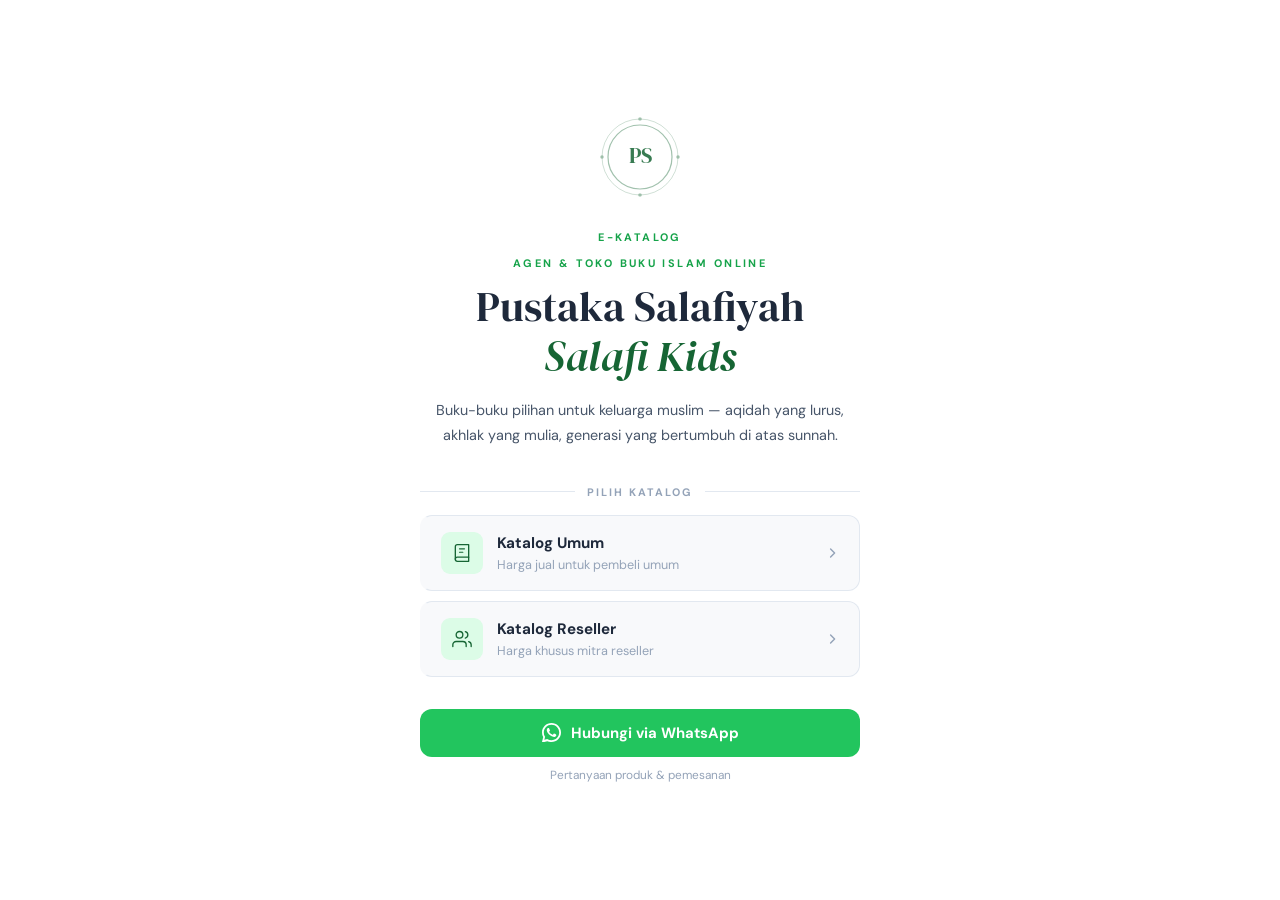
==== index.html @ 009b9d59 "Add files via upload" ====
<!DOCTYPE html>
<html lang="id">
<head>
  <meta charset="UTF-8">
  <meta name="viewport" content="width=device-width, initial-scale=1.0">
  <title>Pustaka Salafiyah – Salafi Kids</title>
  <link rel="preconnect" href="https://fonts.googleapis.com">
  <link rel="preconnect" href="https://fonts.gstatic.com" crossorigin>
  <link href="https://fonts.googleapis.com/css2?family=DM+Sans:ital,wght@0,400;0,500;0,600;0,700;0,800;1,400&family=DM+Serif+Display:ital@0;1&display=swap" rel="stylesheet">
  <link rel="stylesheet" href="style.css">
</head>
<body class="home-page">

  <main class="home-center">

    <!-- Monogram logo mark -->
    <div class="home-logomark" aria-hidden="true">
      <svg viewBox="0 0 80 80" fill="none" xmlns="http://www.w3.org/2000/svg" width="80" height="80">
        <!-- Cincin luar -->
        <circle cx="40" cy="40" r="38" stroke="#166534" stroke-width="0.8" opacity="0.25"/>
        <!-- Cincin dalam -->
        <circle cx="40" cy="40" r="32" stroke="#166534" stroke-width="1.2" opacity="0.4"/>
        <!-- Dots pada cincin luar di 4 titik kardinal -->
        <circle cx="40" cy="2"  r="1.8" fill="#166534" opacity="0.35"/>
        <circle cx="40" cy="78" r="1.8" fill="#166534" opacity="0.35"/>
        <circle cx="2"  cy="40" r="1.8" fill="#166534" opacity="0.35"/>
        <circle cx="78" cy="40" r="1.8" fill="#166534" opacity="0.35"/>
        <!-- Monogram PS -->
        <text x="40" y="46"
          font-family="DM Serif Display, Georgia, serif"
          font-size="22"
          font-weight="400"
          text-anchor="middle"
          fill="#166534"
          opacity="0.85">PS</text>
      </svg>
    </div>

    <!-- Brand -->
    <header class="home-header">
      <p class="home-eyebrow">E-Katalog</p>
      <p class="home-eyebrow">Agen & Toko Buku Islam Online</p>
      <h1 class="home-brand-name">
        Pustaka Salafiyah<br>
        <em>Salafi Kids</em>
      </h1>
      <p class="home-tagline">
        Buku-buku pilihan untuk keluarga muslim — aqidah yang lurus, akhlak yang mulia, generasi yang bertumbuh di atas sunnah.
      </p>
    </header>

    <!-- Nav section -->
    <section class="home-nav-section">
      <div class="section-rule">
        <span></span>
        <p>Pilih Katalog</p>
        <span></span>
      </div>

      <nav class="home-nav">
        <a href="umum.html" class="nav-card">
          <div class="nav-card-icon">
            <svg viewBox="0 0 24 24" fill="none" width="20" height="20">
              <path d="M4 19.5A2.5 2.5 0 016.5 17H20" stroke="currentColor" stroke-width="1.6" stroke-linecap="round"/>
              <path d="M6.5 2H20v20H6.5A2.5 2.5 0 014 19.5v-15A2.5 2.5 0 016.5 2z" stroke="currentColor" stroke-width="1.6" stroke-linejoin="round"/>
              <line x1="9" y1="7"  x2="15" y2="7"  stroke="currentColor" stroke-width="1.3" stroke-linecap="round"/>
              <line x1="9" y1="11" x2="13" y2="11" stroke="currentColor" stroke-width="1.3" stroke-linecap="round"/>
            </svg>
          </div>
          <div class="nav-card-body">
            <strong>Katalog Umum</strong>
            <span>Harga jual untuk pembeli umum</span>
          </div>
          <svg class="nav-card-chevron" viewBox="0 0 20 20" fill="none" width="16" height="16">
            <path d="M7 5l5 5-5 5" stroke="currentColor" stroke-width="1.8" stroke-linecap="round" stroke-linejoin="round"/>
          </svg>
        </a>

        <a href="reseller.html" class="nav-card">
          <div class="nav-card-icon">
            <svg viewBox="0 0 24 24" fill="none" width="20" height="20">
              <path d="M17 21v-2a4 4 0 00-4-4H5a4 4 0 00-4 4v2" stroke="currentColor" stroke-width="1.6" stroke-linecap="round"/>
              <circle cx="9" cy="7" r="4" stroke="currentColor" stroke-width="1.6"/>
              <path d="M23 21v-2a4 4 0 00-3-3.87M16 3.13a4 4 0 010 7.75" stroke="currentColor" stroke-width="1.6" stroke-linecap="round"/>
            </svg>
          </div>
          <div class="nav-card-body">
            <strong>Katalog Reseller</strong>
            <span>Harga khusus mitra reseller</span>
          </div>
          <svg class="nav-card-chevron" viewBox="0 0 20 20" fill="none" width="16" height="16">
            <path d="M7 5l5 5-5 5" stroke="currentColor" stroke-width="1.8" stroke-linecap="round" stroke-linejoin="round"/>
          </svg>
        </a>
      </nav>
    </section>

    <!-- WA -->
    <footer class="home-footer">
      <a href="https://wa.me/6287738426088" target="_blank" class="wa-btn">
        <svg viewBox="0 0 24 24" fill="currentColor" width="19" height="19">
          <path d="M17.472 14.382c-.297-.149-1.758-.867-2.03-.967-.273-.099-.471-.148-.67.15-.197.297-.767.966-.94 1.164-.173.199-.347.223-.644.075-.297-.15-1.255-.463-2.39-1.475-.883-.788-1.48-1.761-1.653-2.059-.173-.297-.018-.458.13-.606.134-.133.298-.347.446-.52.149-.174.198-.298.298-.497.099-.198.05-.371-.025-.52-.075-.149-.669-1.612-.916-2.207-.242-.579-.487-.5-.669-.51-.173-.008-.371-.01-.57-.01-.198 0-.52.074-.792.372-.272.297-1.04 1.016-1.04 2.479 0 1.462 1.065 2.875 1.213 3.074.149.198 2.096 3.2 5.077 4.487.709.306 1.262.489 1.694.625.712.227 1.36.195 1.871.118.571-.085 1.758-.719 2.006-1.413.248-.694.248-1.289.173-1.413-.074-.124-.272-.198-.57-.347z"/>
          <path d="M12 0C5.373 0 0 5.373 0 12c0 2.117.549 4.107 1.51 5.833L.057 23.571a.75.75 0 00.921.921l5.739-1.453A11.943 11.943 0 0012 24c6.627 0 12-5.373 12-12S18.627 0 12 0zm0 21.75a9.728 9.728 0 01-4.964-1.356l-.355-.211-3.685.933.949-3.591-.232-.369A9.722 9.722 0 012.25 12C2.25 6.615 6.615 2.25 12 2.25S21.75 6.615 21.75 12 17.385 21.75 12 21.75z"/>
        </svg>
        Hubungi via WhatsApp
      </a>
      <p class="wa-note">Pertanyaan produk &amp; pemesanan</p>
    </footer>

  </main>

</body>
</html>
---- style.css ----
/* ===== TOKENS ===== */
:root {
  --white:      #FFFFFF;
  --surface:    #F8F9FB;
  --green-dark: #166534;
  --green:      #16A34A;
  --green-lt:   #DCFCE7;
  --green-ring: #BBF7D0;
  --ink:        #1E293B;
  --body:       #475569;
  --muted:      #94A3B8;
  --line:       #E2E8F0;
  --amber-bg:   #FEF9C3;
  --amber-tx:   #854D0E;
  --blue-bg:    #DBEAFE;
  --blue-tx:    #1E40AF;
  --red-tx:     #991B1B;
  --font:       'DM Sans', 'Inter', system-ui, sans-serif;
  --shadow-card: 0 1px 3px rgba(0,0,0,.06), 0 4px 12px rgba(0,0,0,.04);
  --shadow-lift: 0 4px 16px rgba(0,0,0,.08), 0 1px 4px rgba(0,0,0,.04);
  --radius:     12px;
  --radius-sm:  8px;
}

*, *::before, *::after { margin:0; padding:0; box-sizing:border-box; }

body {
  font-family: var(--font);
  background: var(--surface);
  color: var(--ink);
  -webkit-font-smoothing: antialiased;
  min-height: 100dvh;
}

/* ============================================================
   HOME PAGE — Centered premium
   ============================================================ */
.home-page {
  min-height: 100dvh;
  display: flex;
  align-items: center;
  justify-content: center;
  background: var(--white);
  padding: 48px 24px;
}

.home-center {
  width: 100%;
  max-width: 440px;
  display: flex;
  flex-direction: column;
  align-items: center;
  gap: 0;
}

/* Logo mark */
.home-logomark {
  margin-bottom: 28px;
}

/* Header */
.home-header {
  text-align: center;
  margin-bottom: 36px;
}

.home-eyebrow {
  font-size: 0.68rem;
  font-weight: 700;
  letter-spacing: 0.22em;
  text-transform: uppercase;
  color: var(--green);
  margin-bottom: 12px;
}

.home-brand-name {
  font-family: 'DM Serif Display', Georgia, serif;
  font-size: clamp(1.9rem, 6vw, 2.6rem);
  font-weight: 400;
  line-height: 1.2;
  color: var(--ink);
  margin-bottom: 16px;
}

.home-brand-name em {
  font-style: italic;
  color: var(--green-dark);
}

.home-tagline {
  font-size: 0.9rem;
  color: var(--body);
  line-height: 1.75;
  max-width: 32em;
}

/* Nav section */
.home-nav-section {
  width: 100%;
  margin-bottom: 32px;
}

.section-rule {
  display: flex;
  align-items: center;
  gap: 12px;
  margin-bottom: 16px;
}

.section-rule span {
  flex: 1;
  height: 1px;
  background: var(--line);
}

.section-rule p {
  font-size: 0.68rem;
  font-weight: 700;
  letter-spacing: 0.18em;
  text-transform: uppercase;
  color: var(--muted);
  white-space: nowrap;
}

.home-nav {
  display: flex;
  flex-direction: column;
  gap: 10px;
}

.nav-card {
  display: flex;
  align-items: center;
  gap: 14px;
  padding: 16px 18px;
  background: var(--surface);
  border: 1.5px solid var(--line);
  border-left: 3px solid transparent;
  border-radius: var(--radius);
  text-decoration: none;
  color: var(--ink);
  transition: border-color .15s, border-left-color .15s, background .15s, transform .12s;
}

.nav-card:hover {
  border-color: var(--line);
  border-left-color: var(--green);
  background: var(--white);
  transform: translateX(3px);
  box-shadow: var(--shadow-card);
}

.nav-card-icon {
  width: 42px;
  height: 42px;
  display: flex;
  align-items: center;
  justify-content: center;
  background: var(--green-lt);
  color: var(--green-dark);
  border-radius: 9px;
  flex-shrink: 0;
}

.nav-card-body {
  display: flex;
  flex-direction: column;
  gap: 3px;
  flex: 1;
}

.nav-card-body strong {
  font-size: 0.95rem;
  font-weight: 700;
  color: var(--ink);
}

.nav-card-body span {
  font-size: 0.79rem;
  color: var(--muted);
}

.nav-card-chevron {
  color: var(--muted);
  flex-shrink: 0;
  transition: transform .15s, color .15s;
}

.nav-card:hover .nav-card-chevron {
  transform: translateX(2px);
  color: var(--green);
}

/* Footer WA */
.home-footer {
  width: 100%;
  display: flex;
  flex-direction: column;
  align-items: center;
  gap: 10px;
}

.wa-btn {
  display: flex;
  align-items: center;
  justify-content: center;
  gap: 10px;
  width: 100%;
  padding: 14px 24px;
  background: #22C55E;
  color: #fff;
  font-family: var(--font);
  font-weight: 700;
  font-size: 0.93rem;
  border-radius: var(--radius);
  text-decoration: none;
  transition: background .15s, transform .1s;
}

.wa-btn:hover { background: #16A34A; transform: translateY(-1px); }

.wa-note {
  font-size: 0.74rem;
  color: var(--muted);
}

/* Responsive */
@media (max-width: 480px) {
  .home-page { padding: 40px 20px; }
  .home-brand-name { font-size: 1.8rem; }
}

/* ============================================================
   CATALOG — TOP HEADER (sticky, collapses on scroll via JS)
   ============================================================ */
.cat-header {
  position: sticky;
  top: 0;
  z-index: 100;
  background: var(--white);
  border-bottom: 1px solid var(--line);
  transition: padding .2s ease;
}

.cat-header-inner {
  max-width: 1120px;
  margin: 0 auto;
  padding: 14px 20px;
  display: flex;
  align-items: center;
  gap: 14px;
}

.back-link {
  display: inline-flex;
  align-items: center;
  gap: 4px;
  font-size: 0.84rem;
  font-weight: 600;
  color: var(--green);
  text-decoration: none;
  white-space: nowrap;
  flex-shrink: 0;
  padding: 6px 10px;
  border-radius: var(--radius-sm);
  transition: background .12s;
}

.back-link:hover { background: var(--green-lt); }

.cat-header-title { flex: 1; min-width: 0; }

.cat-eyebrow {
  font-size: 0.68rem;
  font-weight: 700;
  letter-spacing: 0.14em;
  text-transform: uppercase;
  color: var(--muted);
  line-height: 1;
  transition: opacity .2s;
}

.cat-header-title h1 {
  font-size: 1.1rem;
  font-weight: 800;
  color: var(--ink);
  white-space: nowrap;
  overflow: hidden;
  text-overflow: ellipsis;
}

.wa-icon-btn {
  display: flex;
  align-items: center;
  justify-content: center;
  width: 38px;
  height: 38px;
  background: var(--green-lt);
  color: var(--green-dark);
  border-radius: 50%;
  text-decoration: none;
  flex-shrink: 0;
  transition: background .12s;
}

.wa-icon-btn:hover { background: var(--green-ring); }

/* ============================================================
   TOOLBAR (search + sort + filter — sticky second row)
   ============================================================ */
.toolbar {
  position: sticky;
  top: 65px; /* tinggi header */
  z-index: 90;
  background: var(--white);
  border-bottom: 1px solid var(--line);
  padding: 10px 0;
}

.toolbar-inner {
  max-width: 1120px;
  margin: 0 auto;
  padding: 0 20px;
  display: flex;
  flex-direction: column;
  gap: 8px;
}

/* Row 1: search + sort */
.toolbar-row1 {
  display: flex;
  gap: 8px;
  align-items: center;
}

.search-wrap {
  flex: 1;
  position: relative;
}

.search-icon {
  position: absolute;
  left: 12px;
  top: 50%;
  transform: translateY(-50%);
  color: var(--muted);
  pointer-events: none;
  display: flex;
}

#searchInput {
  font-family: var(--font);
  font-size: 0.9rem;
  width: 100%;
  padding: 10px 14px 10px 38px;
  border: 1.5px solid var(--line);
  border-radius: var(--radius-sm);
  background: var(--surface);
  color: var(--ink);
  transition: border-color .12s;
}

#searchInput:focus {
  outline: none;
  border-color: var(--green);
  background: var(--white);
}

#searchInput::placeholder { color: var(--muted); }

.sort-select {
  font-family: var(--font);
  font-size: 0.85rem;
  font-weight: 600;
  padding: 10px 14px;
  border: 1.5px solid var(--line);
  border-radius: var(--radius-sm);
  background: var(--white);
  color: var(--ink);
  cursor: pointer;
  flex-shrink: 0;
  transition: border-color .12s;
}

.sort-select:focus {
  outline: none;
  border-color: var(--green);
}

/* Row 2: category chips */
.category-scroll {
  display: flex;
  gap: 6px;
  overflow-x: auto;
  scrollbar-width: none;
  padding-bottom: 2px;
}

.category-scroll::-webkit-scrollbar { display: none; }

.cat-chip {
  flex-shrink: 0;
  padding: 5px 14px;
  border-radius: 999px;
  border: 1.5px solid var(--line);
  background: var(--white);
  color: var(--body);
  font-family: var(--font);
  font-size: 0.79rem;
  font-weight: 600;
  cursor: pointer;
  transition: all .12s;
  white-space: nowrap;
}

.cat-chip:hover { border-color: var(--green); color: var(--green); }

.cat-chip.active {
  background: var(--green-dark);
  border-color: var(--green-dark);
  color: #fff;
}

/* ============================================================
   RESULT BAR
   ============================================================ */
.result-bar {
  max-width: 1120px;
  margin: 14px auto 2px;
  padding: 0 20px;
  display: flex;
  align-items: center;
  justify-content: space-between;
  font-size: 0.79rem;
  color: var(--muted);
  font-weight: 500;
}

/* ============================================================
   BOOK GRID
   ============================================================ */
.book-grid {
  max-width: 1120px;
  margin: 0 auto;
  padding: 10px 20px 28px;
  display: grid;
  grid-template-columns: repeat(auto-fill, minmax(310px, 1fr));
  gap: 12px;
}

/* ============================================================
   BOOK CARD — floating, no border
   ============================================================ */
.book-card {
  background: var(--white);
  border-radius: var(--radius);
  box-shadow: var(--shadow-card);
  display: flex;
  overflow: hidden;
  transition: box-shadow .15s, transform .15s;
}

.book-card:hover {
  box-shadow: var(--shadow-lift);
  transform: translateY(-2px);
}

/* Cover */
.book-cover {
  flex: 0 0 76px;
  width: 76px;
  background: var(--green-lt);
  display: flex;
  align-items: center;
  justify-content: center;
  font-size: 1.4rem;
  color: var(--green-dark);
  overflow: hidden;
  position: relative;
}

.book-cover img {
  position: absolute;
  inset: 0;
  width: 100%;
  height: 100%;
  object-fit: cover;
}

/* Body */
.book-body {
  flex: 1;
  min-width: 0;
  padding: 12px 14px 12px;
  display: flex;
  flex-direction: column;
  gap: 5px;
}

.book-title {
  font-size: 0.95rem;
  font-weight: 700;
  line-height: 1.35;
  color: var(--ink);
  display: -webkit-box;
  -webkit-line-clamp: 2;
  line-clamp: 2;
  -webkit-box-orient: vertical;
  overflow: hidden;
}

.book-meta {
  display: flex;
  align-items: center;
  gap: 6px;
  flex-wrap: wrap;
}

.book-publisher {
  font-size: 0.73rem;
  font-weight: 700;
  color: var(--muted);
  text-transform: uppercase;
  letter-spacing: 0.06em;
}

.book-sampul {
  font-size: 0.71rem;
  color: var(--muted);
  background: var(--surface);
  padding: 1px 7px;
  border-radius: 4px;
}

.book-weight {
  font-size: 0.71rem;
  color: var(--muted);
}

/* Price */
.book-price-row {
  display: flex;
  align-items: center;
  gap: 6px;
  flex-wrap: wrap;
  margin-top: 2px;
}

.price-strike {
  font-size: 0.76rem;
  color: var(--muted);
  text-decoration: line-through;
}

.price-discount {
  font-size: 0.7rem;
  font-weight: 800;
  background: var(--amber-bg);
  color: var(--amber-tx);
  padding: 1px 6px;
  border-radius: 4px;
}

.price-final {
  font-size: 1rem;
  font-weight: 800;
  color: var(--green-dark);
}

/* Footer row */
.book-footer {
  display: flex;
  align-items: center;
  justify-content: space-between;
  gap: 8px;
  margin-top: auto;
  padding-top: 8px;
}

.status-badge {
  font-size: 0.67rem;
  font-weight: 800;
  letter-spacing: 0.06em;
  text-transform: uppercase;
  padding: 3px 9px;
  border-radius: 5px;
}

.status-badge.tersedia {
  background: var(--green-lt);
  color: var(--green-dark);
}

.status-badge.habis {
  background: var(--surface);
  color: var(--muted);
}

.status-badge.pre-order {
  background: var(--blue-bg);
  color: var(--blue-tx);
}

.detail-btn {
  display: inline-flex;
  align-items: center;
  gap: 4px;
  font-family: var(--font);
  font-size: 0.74rem;
  font-weight: 700;
  color: var(--green-dark);
  text-decoration: none;
  padding: 5px 11px;
  background: var(--green-lt);
  border-radius: 6px;
  transition: background .12s;
  white-space: nowrap;
  flex-shrink: 0;
}

.detail-btn:hover { background: var(--green-ring); }

/* ============================================================
   PAGINATION
   ============================================================ */
.pagination {
  max-width: 1120px;
  margin: 4px auto 40px;
  padding: 0 20px;
  display: flex;
  align-items: center;
  justify-content: center;
  gap: 5px;
  flex-wrap: wrap;
}

.pg-btn {
  min-width: 38px;
  height: 38px;
  padding: 0 12px;
  border-radius: var(--radius-sm);
  border: 1.5px solid var(--line);
  background: var(--white);
  color: var(--body);
  font-family: var(--font);
  font-size: 0.84rem;
  font-weight: 600;
  cursor: pointer;
  transition: all .12s;
}

.pg-btn:hover:not(:disabled) {
  border-color: var(--green);
  color: var(--green);
}

.pg-btn.active {
  background: var(--green-dark);
  border-color: var(--green-dark);
  color: #fff;
}

.pg-btn:disabled { opacity: .3; cursor: default; }

.pg-dots {
  width: 32px;
  height: 38px;
  display: flex;
  align-items: center;
  justify-content: center;
  font-size: 0.9rem;
  color: var(--muted);
}

/* ============================================================
   STATES
   ============================================================ */
.state-msg {
  max-width: 1120px;
  margin: 48px auto;
  padding: 0 20px;
  text-align: center;
  color: var(--muted);
  font-size: 0.95rem;
}

.state-error { color: var(--red-tx); }

.state-empty {
  grid-column: 1 / -1;
  padding: 48px 20px;
  text-align: center;
  color: var(--muted);
  font-size: 0.95rem;
  font-weight: 500;
}

/* ============================================================
   FOOTER
   ============================================================ */
.cat-footer {
  border-top: 1px solid var(--line);
  padding: 24px 20px;
  text-align: center;
  font-size: 0.78rem;
  color: var(--muted);
}

/* ============================================================
   RESPONSIVE
   ============================================================ */
@media (max-width: 600px) {
  .toolbar { top: 57px; }

  .cat-header-inner { padding: 12px 16px; }

  .cat-eyebrow { display: none; }

  .toolbar-inner { padding: 0 16px; }

  .book-grid {
    grid-template-columns: 1fr;
    padding: 10px 16px 24px;
    gap: 10px;
  }

  .result-bar { padding: 0 16px; }

  .book-cover { flex: 0 0 68px; width: 68px; }

  .sort-select { font-size: 0.78rem; padding: 10px 10px; }

  .pagination { padding: 0 16px; gap: 4px; }

  .pg-btn { min-width: 34px; height: 34px; font-size: 0.8rem; }
}

@media (max-width: 380px) {
  .sort-select { display: none; }
}

/* ============================================================
   RESELLER PAGE — Override aksen warna ke navy/biru tua
   ============================================================ */
.reseller-page {
  --green-dark: #1E3A6E;
  --green:      #2563EB;
  --green-lt:   #DBEAFE;
  --green-ring: #BFDBFE;
}

/* Harga final pakai navy */
.reseller-page .price-final {
  color: #1E3A6E;
}

/* Badge tersedia pakai biru */
.reseller-page .status-badge.tersedia {
  background: #dcf4de;
  color: #14611d;
}

/* Tombol detail */
.reseller-page .detail-btn {
  color: #1E3A6E;
  background: #DBEAFE;
}

.reseller-page .detail-btn:hover {
  background: #BFDBFE;
}

/* Chip aktif */
.reseller-page .cat-chip.active {
  background: #1E3A6E;
  border-color: #1E3A6E;
}

/* Pagination aktif */
.reseller-page .pg-btn.active {
  background: #1E3A6E;
  border-color: #1E3A6E;
}

/* WA icon btn */
.reseller-page .wa-icon-btn {
  background: #DBEAFE;
  color: #1E3A6E;
}

.reseller-page .wa-icon-btn:hover {
  background: #BFDBFE;
}

/* Back link */
.reseller-page .back-link {
  color: #2563EB;
}

.reseller-page .back-link:hover {
  background: #DBEAFE;
}

/* Search & sort focus */
.reseller-page #searchInput:focus {
  border-color: #2563EB;
}

.reseller-page .sort-select:focus {
  border-color: #2563EB;
}

/* Hover pada cat-chip */
.reseller-page .cat-chip:hover {
  border-color: #2563EB;
  color: #2563EB;
}

/* Hover pada nav card */
.reseller-page .pg-btn:hover:not(:disabled) {
  border-color: #2563EB;
  color: #2563EB;
}

/* Card hover border */
.reseller-page .book-card:hover {
  border-color: #BFDBFE;
}

/* ============================================================
   PASSWORD GATE
   ============================================================ */
.pw-gate {
  position: fixed;
  inset: 0;
  z-index: 999;
  background: var(--white);
  display: flex;
  align-items: center;
  justify-content: center;
  padding: 24px;
}

.pw-box {
  width: 100%;
  max-width: 360px;
  display: flex;
  flex-direction: column;
  align-items: center;
  gap: 0;
}

.pw-logo {
  margin-bottom: 24px;
}

.pw-title {
  font-family: 'DM Serif Display', Georgia, serif;
  font-size: 1.5rem;
  font-weight: 400;
  color: var(--ink);
  text-align: center;
  margin-bottom: 6px;
}

.pw-sub {
  font-size: 0.83rem;
  color: var(--muted);
  text-align: center;
  margin-bottom: 28px;
}

.pw-input-wrap {
  width: 100%;
  position: relative;
  margin-bottom: 10px;
}

.pw-input {
  font-family: var(--font);
  font-size: 0.95rem;
  width: 100%;
  padding: 13px 46px 13px 16px;
  border: 1.5px solid var(--line);
  border-radius: var(--radius);
  background: var(--surface);
  color: var(--ink);
  letter-spacing: 0.1em;
  transition: border-color .15s;
}

.pw-input:focus {
  outline: none;
  border-color: #2563EB;
  background: var(--white);
}

.pw-toggle {
  position: absolute;
  right: 14px;
  top: 50%;
  transform: translateY(-50%);
  background: none;
  border: none;
  cursor: pointer;
  color: var(--muted);
  display: flex;
  padding: 4px;
}

.pw-btn {
  font-family: var(--font);
  font-size: 0.93rem;
  font-weight: 700;
  width: 100%;
  padding: 13px;
  background: #1E3A6E;
  color: #fff;
  border: none;
  border-radius: var(--radius);
  cursor: pointer;
  transition: background .15s;
  margin-bottom: 12px;
}

.pw-btn:hover { background: #2563EB; }

.pw-error {
  font-size: 0.8rem;
  color: var(--red-tx);
  text-align: center;
  min-height: 18px;
}
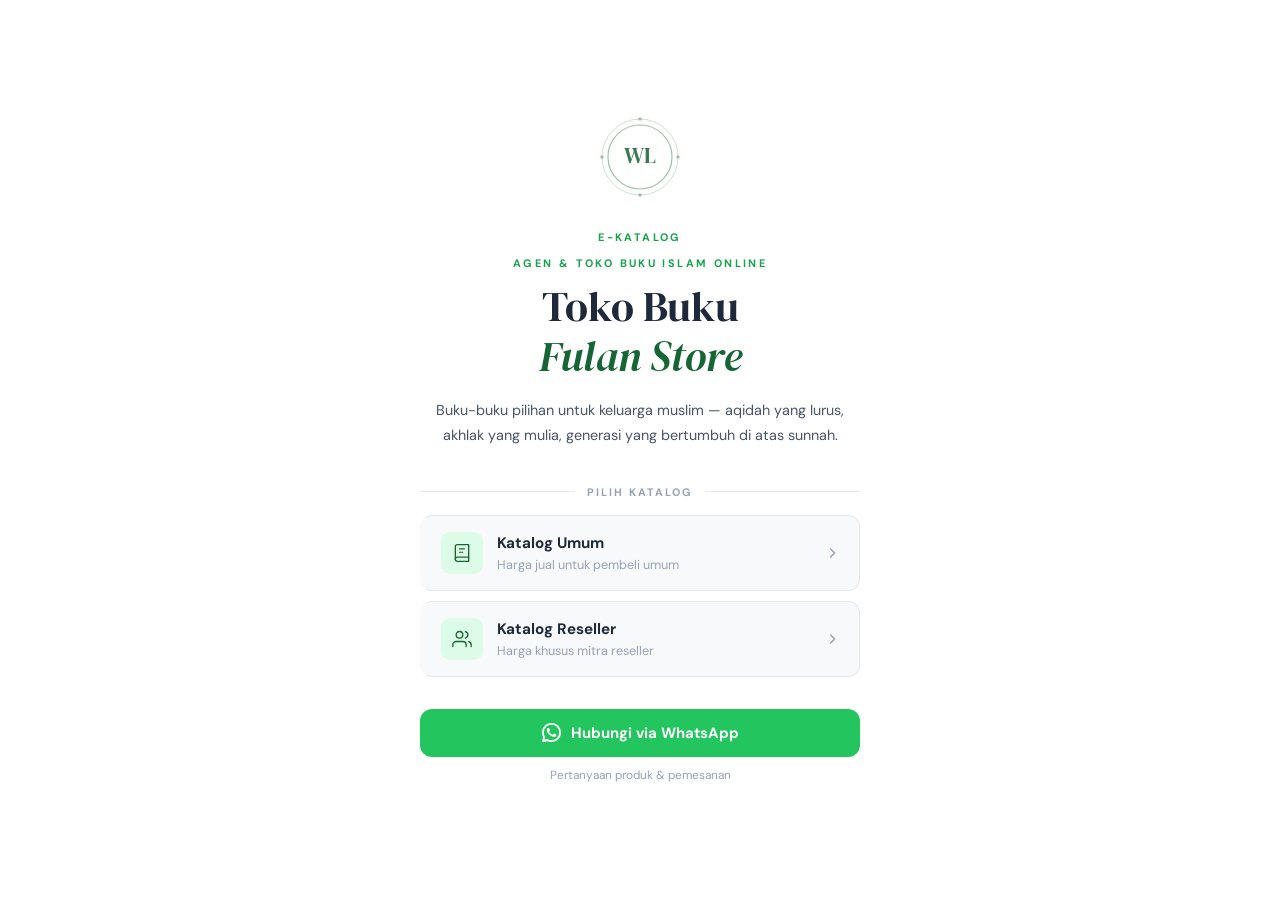
==== commit fb0d133e: "Update monogram and brand names in index.html" ====
--- a/index.html
+++ b/index.html
@@ -25,14 +25,14 @@
         <circle cx="40" cy="78" r="1.8" fill="#166534" opacity="0.35"/>
         <circle cx="2"  cy="40" r="1.8" fill="#166534" opacity="0.35"/>
         <circle cx="78" cy="40" r="1.8" fill="#166534" opacity="0.35"/>
-        <!-- Monogram PS -->
+        <!-- Monogram WL -->
         <text x="40" y="46"
           font-family="DM Serif Display, Georgia, serif"
           font-size="22"
           font-weight="400"
           text-anchor="middle"
           fill="#166534"
-          opacity="0.85">PS</text>
+          opacity="0.85">WL</text>
       </svg>
     </div>
 
@@ -41,8 +41,8 @@
       <p class="home-eyebrow">E-Katalog</p>
       <p class="home-eyebrow">Agen & Toko Buku Islam Online</p>
       <h1 class="home-brand-name">
-        Pustaka Salafiyah<br>
-        <em>Salafi Kids</em>
+        Toko Buku<br>
+        <em>Fulan Store</em>
       </h1>
       <p class="home-tagline">
         Buku-buku pilihan untuk keluarga muslim — aqidah yang lurus, akhlak yang mulia, generasi yang bertumbuh di atas sunnah.
@@ -110,4 +110,4 @@
   </main>
 
 </body>
-</html>+</html>
--- a/style.css
+++ b/style.css
@@ -331,6 +331,13 @@
   display: flex;
   gap: 8px;
   align-items: center;
+  flex-wrap: wrap;
+}
+
+.toolbar-row2 {
+  display: flex;
+  gap: 8px;
+  flex-shrink: 0;
 }
 
 .search-wrap {
@@ -387,6 +394,24 @@
   border-color: var(--green);
 }
 
+.filter-select {
+  font-family: var(--font);
+  font-size: 0.85rem;
+  font-weight: 600;
+  padding: 10px 14px;
+  border: 1.5px solid var(--line);
+  border-radius: var(--radius-sm);
+  background: var(--white);
+  color: var(--ink);
+  cursor: pointer;
+  transition: border-color .12s;
+}
+
+.filter-select:focus {
+  outline: none;
+  border-color: var(--green);
+}
+
 /* Row 2: category chips */
 .category-scroll {
   display: flex;
@@ -466,9 +491,12 @@
 }
 
 /* Cover */
+
 .book-cover {
-  flex: 0 0 76px;
-  width: 76px;
+  flex: 0 0 110px;
+  /* width: 90px; */
+  min-height: 120px;
+  align-self: stretch;
   background: var(--green-lt);
   display: flex;
   align-items: center;
@@ -491,14 +519,15 @@
 .book-body {
   flex: 1;
   min-width: 0;
-  padding: 12px 14px 12px;
+  /* padding: 12px 14px 12px; */
+  padding: 11px 12px 11px;
   display: flex;
   flex-direction: column;
   gap: 5px;
 }
 
 .book-title {
-  font-size: 0.95rem;
+  font-size: 0.9rem;
   font-weight: 700;
   line-height: 1.35;
   color: var(--ink);
@@ -726,17 +755,34 @@
 
   .result-bar { padding: 0 16px; }
 
-  .book-cover { flex: 0 0 68px; width: 68px; }
-
-  .sort-select { font-size: 0.78rem; padding: 10px 10px; }
+  /* .book-cover { flex: 0 0 68px; width: 68px; } */
+
+  .book-cover { flex: 0 0 110px; width: 90px; min-height: 110px; }
 
   .pagination { padding: 0 16px; gap: 4px; }
 
   .pg-btn { min-width: 34px; height: 34px; font-size: 0.8rem; }
-}
-
-@media (max-width: 380px) {
-  .sort-select { display: none; }
+
+  .toolbar-row1 {
+    flex-wrap: wrap;
+  }
+
+  .search-wrap {
+    flex: 1 1 100%; /* search penuh 1 baris */
+  }
+
+  .toolbar-row2 {
+    width: 100%;
+    display: flex;
+    gap: 8px;
+  }
+
+  .filter-select,
+  .sort-select {
+    flex: 1;
+    font-size: 0.78rem;
+    padding: 10px 10px;
+  }
 }
 
 /* ============================================================
@@ -930,4 +976,4 @@
   color: var(--red-tx);
   text-align: center;
   min-height: 18px;
-}+}
